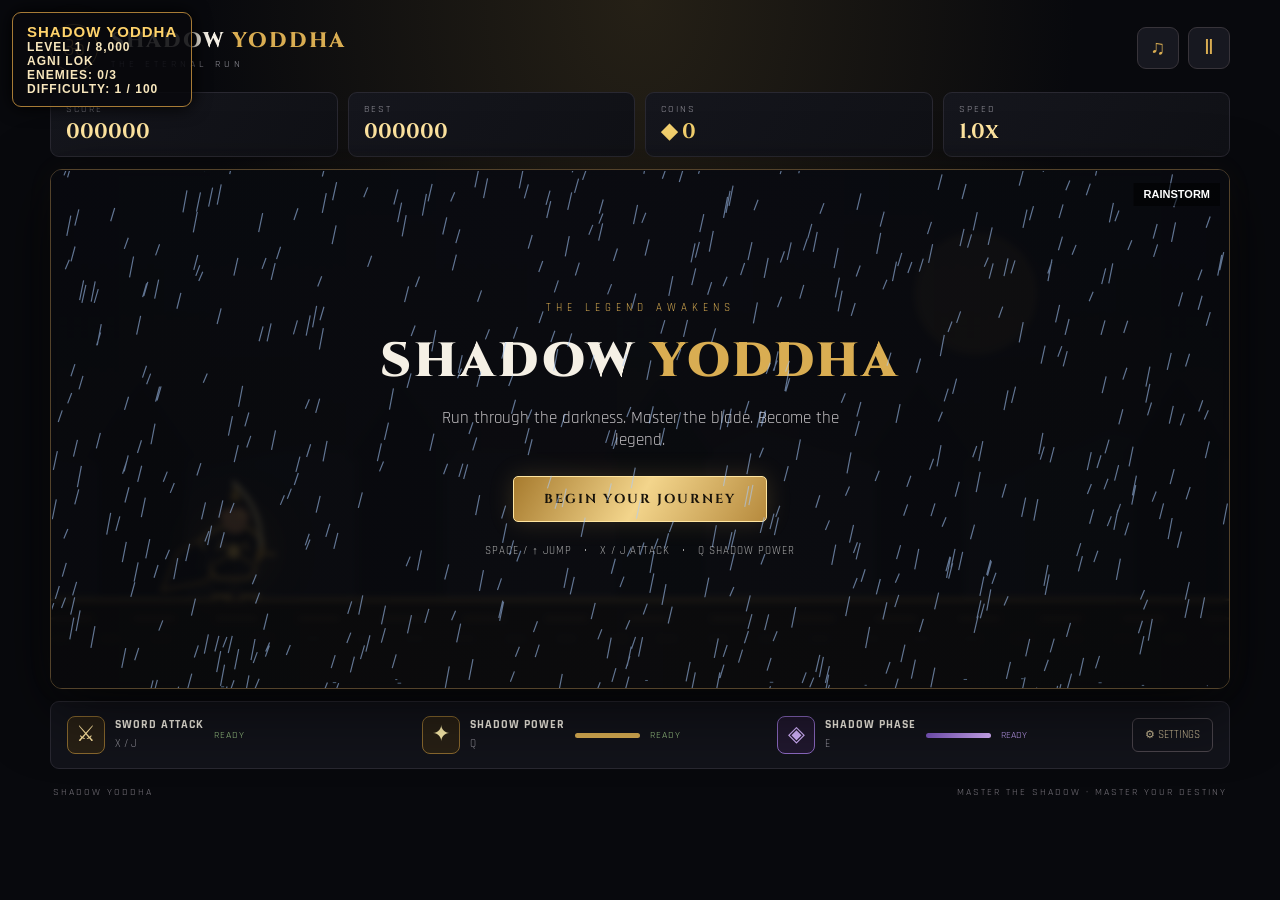
==== index.html @ c0db115e "Update Shadow Yoddha game" ====
<!DOCTYPE html>
<html lang="en">
<head>
  <meta charset="UTF-8">
  <meta name="viewport" content="width=device-width, initial-scale=1.0, maximum-scale=1.0, viewport-fit=cover">
  <meta name="theme-color" content="#090a0e">
  <title>Shadow Yoddha | The Eternal Run</title>
  <link rel="stylesheet" href="style.css">
</head>
<body>
  <main class="game-shell">
    <header class="topbar">
      <div class="brand">
        <div class="brand-symbol">ॐ</div>
        <div>
          <h1>SHADOW <span>YODDHA</span></h1>
          <p>THE ETERNAL RUN</p>
        </div>
      </div>
      <div class="top-actions">
        <button id="soundBtn" class="icon-btn" aria-label="Toggle sound">♫</button>
        <button id="pauseBtn" class="icon-btn" aria-label="Pause game">Ⅱ</button>
      </div>
    </header>

    <section class="hud">
      <div class="stat"><small>SCORE</small><strong id="score">000000</strong></div>
      <div class="stat"><small>BEST</small><strong id="best">000000</strong></div>
      <div class="stat coins-stat"><small>COINS</small><strong>◆ <span id="coins">0</span></strong></div>
      <div class="stat"><small>SPEED</small><strong id="speed">1.0x</strong></div>
    </section>

    <section class="stage">
      <canvas id="game" width="1000" height="440"></canvas>
      <div id="battleHud" class="battle-hud hidden">
        <div class="battle-title">⚔ ELITE ENEMY ENCOUNTER</div>
        <div class="enemy-name" id="enemyName">SHADOW DEMON</div>
        <div class="enemy-health-track"><div id="enemyHealthFill"></div></div>
        <div class="battle-instruction">DEFEAT THE ENEMY TO CONTINUE YOUR JOURNEY</div>
        <div id="playerHealth" class="player-health">♥ ♥ ♥</div>
        <div id="comboDisplay" class="combo-display">COMBO x1</div>
      </div>

      <div id="startScreen" class="overlay">
        <div class="overlay-card">
          <div class="eyebrow">THE LEGEND AWAKENS</div>
          <h2>SHADOW <span>YODDHA</span></h2>
          <p>Run through the darkness. Master the blade. Become the legend.</p>
          <button id="startBtn" class="primary-btn">BEGIN YOUR JOURNEY</button>
          <div class="controls-hint">SPACE / ↑ JUMP &nbsp; • &nbsp; X / J ATTACK &nbsp; • &nbsp; Q SHADOW POWER</div>
        </div>
      </div>

      <div id="pauseScreen" class="overlay hidden">
        <div class="overlay-card">
          <div class="eyebrow">THE BATTLE WAITS</div>
          <h2>GAME <span>PAUSED</span></h2>
          <button id="resumeBtn" class="primary-btn">RESUME</button>
          <button id="pauseRestartBtn" class="secondary-btn">RESTART RUN</button>
        </div>
      </div>

      <div id="gameOverScreen" class="overlay hidden">
        <div class="overlay-card">
          <div class="eyebrow">YOUR JOURNEY ENDS</div>
          <h2>GAME <span>OVER</span></h2>
          <div class="result-grid">
            <div><small>YOUR SCORE</small><strong id="finalScore">0</strong></div>
            <div><small>BEST SCORE</small><strong id="finalBest">0</strong></div>
            <div><small>COINS</small><strong id="finalCoins">0</strong></div>
          </div>
          <button id="againBtn" class="primary-btn">RISE AGAIN</button>
        </div>
      </div>

      <div id="settingsScreen" class="overlay hidden">
        <div class="overlay-card settings-card">
          <div class="eyebrow">CUSTOMIZE YOUR JOURNEY</div>
          <h2>GAME <span>SETTINGS</span></h2>
          <label class="setting-row">Sound effects <input id="soundToggle" type="checkbox" checked></label>
          <label class="setting-row">Visual effects <input id="effectsToggle" type="checkbox" checked></label>
          <button id="closeSettingsBtn" class="primary-btn">DONE</button>
        </div>
      </div>
    </section>

    <section class="ability-bar">
      <div class="ability">
        <div class="ability-icon">⚔</div>
        <div class="ability-info"><strong>SWORD ATTACK</strong><small>X / J</small></div>
        <span class="ready">READY</span>
      </div>
      <div class="ability">
        <div class="ability-icon power-icon">✦</div>
        <div class="ability-info"><strong>SHADOW POWER</strong><small>Q</small></div>
        <div class="cooldown-track"><div id="powerFill"></div></div>
        <span id="powerStatus">READY</span>
      </div>

      <div class="ability phase-ability">
        <div class="ability-icon">◈</div>
        <div class="ability-info"><strong>SHADOW PHASE</strong><small>E</small></div>
        <div class="cooldown-track"><div id="phaseFill"></div></div>
        <span id="phaseStatus">READY</span>
      </div>
      <button id="settingsBtn" class="settings-button">⚙ SETTINGS</button>
    </section>

    <section class="mobile-controls" id="deviceControls" aria-label="Touch game controls">
      <button id="mobileJump">JUMP</button>
      <button id="mobileAttack">ATTACK</button>
      <button id="mobilePower">POWER</button>
      <button id="mobilePhase">PHASE</button>
      <button id="mobileDodge">DODGE</button>
    </section>

    <footer>
      <span>SHADOW YODDHA</span>
      <span>MASTER THE SHADOW · MASTER YOUR DESTINY</span>
    </footer>
  </main>
  <script src="src/main.js"></script>
  <script src="weather.js" defer></script>
  <script src="src/systems/Progression.js" defer></script>
</body>
</html>
---- style.css ----
@import url('https://fonts.googleapis.com/css2?family=Cinzel:wght@500;600;700;800;900&family=Rajdhani:wght@400;500;600;700&display=swap');

:root {
  color-scheme: dark;
  --gold: #d9ad52;
  --gold-light: #ffe5a0;
  --bg: #090a0e;
  --panel: #12131a;
  --muted: #92919a;
}

* { box-sizing: border-box; }
body {
  margin: 0;
  min-height: 100vh;
  background:
    radial-gradient(ellipse at 50% 0%, #252016 0%, transparent 48%),
    #08090d;
  color: #f5f0e5;
  font-family: Rajdhani, sans-serif;
  display: flex;
  justify-content: center;
  padding: 24px 16px;
}
button { font: inherit; cursor: pointer; }
.game-shell { width: min(1180px, 100%); }
.topbar { display:flex; align-items:center; justify-content:space-between; margin-bottom:20px; }
.brand { display:flex; align-items:center; gap:13px; }
.brand-symbol {
  width:48px;height:48px;border:1px solid var(--gold);border-radius:50%;
  display:grid;place-items:center;color:var(--gold);font-size:27px;
  box-shadow:0 0 24px #d9ad5222;
}
.brand h1 { margin:0;font:800 21px Cinzel,serif;letter-spacing:2px; }
.brand h1 span,.overlay h2 span { color:var(--gold); }
.brand p { margin:3px 0 0;color:var(--muted);font-size:10px;letter-spacing:4px; }
.top-actions { display:flex;gap:9px; }
.icon-btn {
  width:42px;height:42px;background:#171820;border:1px solid #38343a;
  color:var(--gold);border-radius:9px;font-size:20px;
}
.hud {
  display:grid;grid-template-columns:repeat(4,1fr);gap:10px;margin-bottom:12px;
}
.stat {
  padding:10px 15px;background:linear-gradient(120deg,#15161d,#101116);
  border:1px solid #292831;border-radius:9px;
}
.stat small,.result-grid small { display:block;color:var(--muted);font-size:10px;letter-spacing:2px; }
.stat strong { display:block;font:700 21px Cinzel,serif;margin-top:3px;color:var(--gold-light); }
.coins-stat strong { color:#f4d16e; }
.stage {
  position:relative;overflow:hidden;border:1px solid #54432b;border-radius:12px;
  background:#0b0d15;box-shadow:0 20px 65px #0009,0 0 30px #d9ad520b;
}
canvas { display:block;width:100%;height:auto;aspect-ratio:1000/440; }
.overlay {
  position:absolute;inset:0;display:grid;place-items:center;text-align:center;
  background:linear-gradient(90deg,#07080bd9,#090a0dcc,#07080bd9);
  backdrop-filter:blur(3px);padding:20px;
}
.hidden { display:none !important; }
.overlay-card { max-width:570px;width:100%; }
.eyebrow { color:var(--gold);letter-spacing:5px;font-size:11px;margin-bottom:14px; }
.overlay h2 { font:900 clamp(27px,5vw,48px) Cinzel,serif;letter-spacing:3px;margin:0 0 13px; }
.overlay-card p { color:#c0bdc0;font-size:17px;margin:0 auto 25px;max-width:440px; }
.primary-btn,.secondary-btn {
  display:block;margin:10px auto;padding:13px 30px;border-radius:5px;
  font:700 13px Cinzel,serif;letter-spacing:2px;min-width:220px;
}
.primary-btn {
  border:1px solid var(--gold-light);color:#17120a;
  background:linear-gradient(120deg,#a77b2e,#f3d58c,#b68a3d);
  box-shadow:0 0 25px #d9ad5230;
}
.secondary-btn { background:#171820;color:var(--gold);border:1px solid #66502e; }
.controls-hint { color:#aaa;font-size:11px;letter-spacing:1px;margin-top:22px; }
.ability-bar {
  display:flex;align-items:center;gap:20px;padding:14px 16px;margin-top:12px;
  background:var(--panel);border:1px solid #292831;border-radius:9px;
}
.ability { display:flex;align-items:center;gap:10px;flex:1;min-width:0; }
.ability-icon {
  width:38px;height:38px;display:grid;place-items:center;border:1px solid #8a692e;
  color:var(--gold-light);border-radius:8px;font-size:22px;background:#282015;
}
.power-icon { color:#fff0ad; }
.ability-info strong { display:block;font-size:12px;letter-spacing:1px; }
.ability-info small { color:var(--muted);font-size:11px; }
.ready,#powerStatus { color:#9ecb88;font-size:10px;letter-spacing:1px;white-space:nowrap; }
.cooldown-track { height:5px;background:#34313a;border-radius:5px;flex:1;max-width:65px;overflow:hidden; }
#powerFill { height:100%;width:100%;background:var(--gold);transition:width .1s; }
.settings-button { background:none;border:1px solid #49434a;color:#d5c49c;border-radius:6px;padding:9px 12px;white-space:nowrap;font-size:11px; }
.settings-card { max-width:390px; }
.setting-row { display:flex;justify-content:space-between;align-items:center;padding:13px;border-bottom:1px solid #39333a;color:#ddd;margin:5px 0;text-align:left; }
.setting-row input { accent-color:var(--gold);width:18px;height:18px; }
.result-grid { display:grid;grid-template-columns:repeat(3,1fr);gap:8px;margin:24px 0; }
.result-grid div { background:#171820;padding:12px;border:1px solid #38333a;border-radius:7px; }
.result-grid strong { display:block;color:var(--gold-light);font:700 22px Cinzel,serif;margin-top:8px; }
.mobile-controls { display:none;gap:10px;margin-top:12px; }
.mobile-controls button {
  flex:1;padding:13px 5px;background:#211b13;border:1px solid #8a692e;
  color:var(--gold-light);border-radius:7px;font-weight:700;letter-spacing:1px;
  touch-action:none;
}
footer { display:flex;justify-content:space-between;color:#77737b;font-size:10px;letter-spacing:2px;padding:17px 3px; }
@media(max-width:650px) {
  body { padding:12px 8px; }
  .brand h1 { font-size:16px; }
  .brand-symbol { width:39px;height:39px; }
  .hud { gap:5px; }
  .stat { padding:8px 7px; }
  .stat strong { font-size:16px; }
  .stat small { font-size:8px;letter-spacing:1px; }
  .ability-bar { gap:9px;padding:10px 8px;flex-wrap:wrap; }
  .ability { gap:6px; }
  .ability-icon { width:30px;height:30px;font-size:17px; }
  .ability-info strong { font-size:9px; }
  .ability-info small,.ready,#powerStatus { font-size:9px; }
  .settings-button { font-size:9px;padding:8px; }
  .mobile-controls { display:flex; }
  footer { font-size:8px;letter-spacing:1px; }
  .controls-hint { font-size:9px;line-height:1.8; }
}


/* DEVICE ADAPTIVE GAME CONTROLS */
html {
  min-height: 100%;
  -webkit-text-size-adjust: 100%;
}

body {
  overscroll-behavior: none;
  -webkit-tap-highlight-color: transparent;
}

button {
  touch-action: manipulation;
  user-select: none;
  -webkit-user-select: none;
}

canvas {
  touch-action: none;
  user-select: none;
  -webkit-user-select: none;
}

.mobile-controls {
  padding-bottom: env(safe-area-inset-bottom, 0px);
}

.mobile-controls button {
  min-height: 48px;
  font-size: 13px;
}

.device-mobile .mobile-controls,
.device-tablet .mobile-controls,
.device-touch .mobile-controls {
  display: flex;
}

.device-desktop .mobile-controls {
  display: none;
}

.device-mobile .game-shell,
.device-tablet .game-shell {
  width: 100%;
  max-width: 1180px;
}

.device-mobile .stage {
  border-radius: 8px;
}

.device-mobile .ability-bar {
  flex-wrap: wrap;
}

@media (max-width: 420px) {
  body {
    padding: 8px 5px;
  }

  .mobile-controls {
    gap: 6px;
  }

  .mobile-controls button {
    min-height: 54px;
    font-size: 11px;
  }

  .brand p {
    letter-spacing: 2px;
  }

  footer span:last-child {
    display: none;
  }
}

@media (orientation: landscape) and (max-height: 550px) {
  body {
    padding: 5px 12px;
  }

  .topbar {
    margin-bottom: 5px;
  }

  .topbar .brand-symbol {
    width: 30px;
    height: 30px;
    font-size: 18px;
  }

  .hud {
    margin-bottom: 5px;
  }

  .stat {
    padding: 4px 10px;
  }

  .stage canvas {
    max-height: 55vh;
  }

  .ability-bar {
    margin-top: 5px;
    padding: 6px 10px;
  }

  .mobile-controls {
    margin-top: 5px;
  }

  footer {
    padding: 6px;
  }
}


/* ENEMY BATTLE SYSTEM */
.battle-hud {
  position:absolute;
  top:15px;
  left:50%;
  transform:translateX(-50%);
  z-index:5;
  width:min(410px,85%);
  padding:12px 18px;
  text-align:center;
  background:linear-gradient(120deg,#160f12ee,#21151aee);
  border:1px solid #b17b43;
  border-radius:9px;
  box-shadow:0 0 25px #e29b3630;
  pointer-events:none;
}
.battle-title {
  font-size:10px;
  letter-spacing:3px;
  color:#e4b45a;
}
.enemy-name {
  font:800 19px Cinzel,serif;
  color:#ffe1b0;
  margin:5px 0 8px;
}
.enemy-health-track {
  width:100%;
  height:10px;
  background:#4b2024;
  border:1px solid #9b5d43;
  border-radius:10px;
  overflow:hidden;
}
#enemyHealthFill {
  height:100%;
  width:100%;
  background:linear-gradient(90deg,#a51d2b,#f36a48);
  transition:width .15s;
}
.battle-instruction {
  font-size:9px;
  color:#d5bca6;
  letter-spacing:1px;
  margin-top:7px;
}
.player-health {
  color:#ff7777;
  letter-spacing:5px;
  margin-top:6px;
  font-size:17px;
}
.phase-ability .ability-icon {
  border-color:#8a68c0;
  color:#d4b3ff;
  background:#21182f;
}
#phaseFill {
  height:100%;
  width:100%;
  background:linear-gradient(90deg,#7954bd,#d8b2ff);
  transition:width .1s;
}
#phaseStatus {
  color:#c9a5ff;
  font-size:10px;
  white-space:nowrap;
}
#mobilePhase {
  border-color:#9670c5;
  color:#e0caff;
  background:#21182f;
}
@media(max-width:650px) {
  .phase-ability { flex-basis:45%; }
  .battle-hud { top:5px; padding:7px 10px; }
  .enemy-name { font-size:14px; }
  .battle-title,.battle-instruction { font-size:8px; }
}


/* ADVANCED COMBAT EFFECTS */
.combo-display {
  margin-top:6px;
  color:#ffe29a;
  font:700 15px Cinzel,serif;
  letter-spacing:2px;
  text-shadow:0 0 12px #ffb52d;
}
.enemy-warning {
  animation:enemyWarning .25s infinite alternate;
}
@keyframes enemyWarning {
  from { box-shadow:0 0 8px #e14a4a44; }
  to { box-shadow:0 0 28px #ff3b3b99; }
}
#mobileDodge {
  background:#242039;
  border-color:#9278d0;
  color:#dfcaff;
}
@media(max-width:650px) {
  .mobile-controls button { min-width:0; }
  .combo-display { font-size:12px; }
}
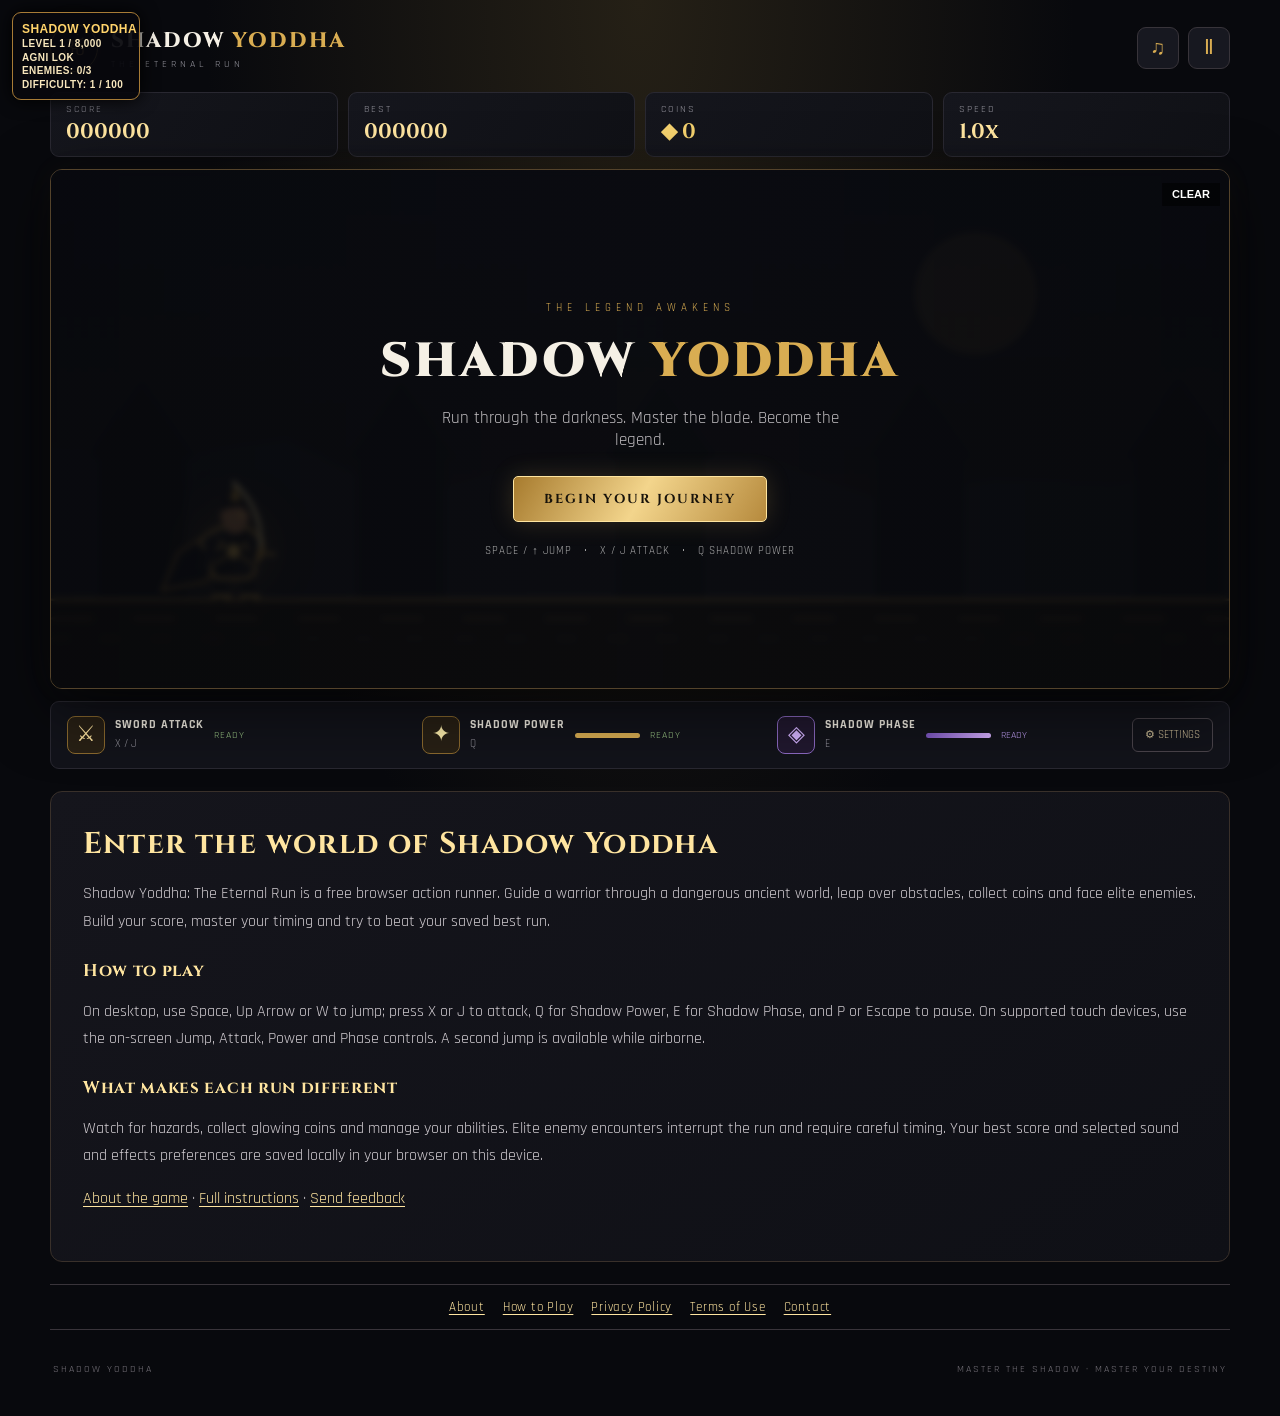
==== commit b898b730: "Add game information and monetization readiness links" ====
--- a/index.html
+++ b/index.html
@@ -4,6 +4,9 @@
   <meta charset="UTF-8">
   <meta name="viewport" content="width=device-width, initial-scale=1.0, maximum-scale=1.0, viewport-fit=cover">
   <meta name="theme-color" content="#090a0e">
+  <meta name="description" content="Play Shadow Yoddha: The Eternal Run, a free browser action runner. Jump, collect coins, fight elite enemies and master shadow abilities on desktop or mobile.">
+  <link rel="canonical" href="https://www.shadowyoddha.games/">
+  <link rel="stylesheet" href="site-pages.css">
   <title>Shadow Yoddha | The Eternal Run</title>
   <link rel="stylesheet" href="style.css">
 </head>
@@ -114,6 +117,22 @@
       <button id="mobileDodge">DODGE</button>
     </section>
 
+    <section class="site-content" aria-label="About the game">
+      <h2>Enter the world of Shadow Yoddha</h2>
+      <p>Shadow Yoddha: The Eternal Run is a free browser action runner. Guide a warrior through a dangerous ancient world, leap over obstacles, collect coins and face elite enemies. Build your score, master your timing and try to beat your saved best run.</p>
+      <h3>How to play</h3>
+      <p>On desktop, use Space, Up Arrow or W to jump; press X or J to attack, Q for Shadow Power, E for Shadow Phase, and P or Escape to pause. On supported touch devices, use the on-screen Jump, Attack, Power and Phase controls. A second jump is available while airborne.</p>
+      <h3>What makes each run different</h3>
+      <p>Watch for hazards, collect glowing coins and manage your abilities. Elite enemy encounters interrupt the run and require careful timing. Your best score and selected sound and effects preferences are saved locally in your browser on this device.</p>
+      <p><a href="about.html">About the game</a> · <a href="how-to-play.html">Full instructions</a> · <a href="contact.html">Send feedback</a></p>
+    </section>
+    <nav class="site-nav" aria-label="Site information">
+      <a href="about.html">About</a>
+      <a href="how-to-play.html">How to Play</a>
+      <a href="privacy-policy.html">Privacy Policy</a>
+      <a href="terms.html">Terms of Use</a>
+      <a href="contact.html">Contact</a>
+    </nav>
     <footer>
       <span>SHADOW YODDHA</span>
       <span>MASTER THE SHADOW · MASTER YOUR DESTINY</span>
--- a/site-pages.css
+++ b/site-pages.css
@@ -0,0 +1,26 @@
+/* Shadow Yoddha supporting pages and monetization-ready site content */
+:root{--gold:#d9ad52;--gold-light:#ffe5a0}
+.site-content{margin:22px 0;padding:clamp(18px,4vw,32px);background:linear-gradient(145deg,#15151c,#0f1016);border:1px solid #39302a;border-radius:12px;color:#eee9df}
+.site-content h2,.site-content h3{font-family:Cinzel,Georgia,serif;color:var(--gold-light);letter-spacing:.04em}
+.site-content h2{font-size:clamp(22px,3vw,30px);margin:0 0 12px}
+.site-content h3{font-size:17px;margin:24px 0 8px}
+.site-content p,.site-content li{font-size:16px;line-height:1.7;color:#d0cbd0}
+.site-content a,.site-nav a{color:var(--gold-light);text-underline-offset:3px}
+.site-nav{display:flex;flex-wrap:wrap;gap:10px 18px;justify-content:center;margin:16px 0;padding:14px;border-top:1px solid #39343a;border-bottom:1px solid #39343a}
+.site-nav a{font-size:13px;letter-spacing:.06em}
+.site-page{min-height:100vh;padding:28px 16px;background:radial-gradient(ellipse at 50% 0%,#252016 0%,transparent 48%),#08090d;color:#f5f0e5;font-family:Rajdhani,Arial,sans-serif}
+.site-page-wrap{width:min(900px,100%);margin:0 auto}
+.site-page-header{display:flex;justify-content:space-between;align-items:center;gap:16px;padding-bottom:18px;border-bottom:1px solid #3c3329}
+.site-brand{font:800 20px Cinzel,Georgia,serif;letter-spacing:2px;color:#f5f0e5;text-decoration:none}
+.site-brand span{color:var(--gold)}
+.site-page-header a.back-link{color:var(--gold-light);font-size:14px}
+.site-page main{margin:28px 0;padding:clamp(20px,5vw,42px);background:#12131a;border:1px solid #39343a;border-radius:12px}
+.site-page h1{font:800 clamp(27px,5vw,40px) Cinzel,Georgia,serif;color:var(--gold-light);margin:0 0 8px}
+.site-page .updated{color:#a9a3a0;font-size:13px;margin-bottom:24px}
+.site-page h2{font:700 21px Cinzel,Georgia,serif;color:var(--gold);margin:26px 0 8px}
+.site-page p,.site-page li{font-size:16px;line-height:1.75;color:#d5d0d0}
+.site-page a{color:var(--gold-light)}
+.site-page ul{padding-left:22px}
+.site-page footer{text-align:center;color:#999;padding:18px 0;font-size:13px}
+.site-page .notice{border-left:3px solid var(--gold);padding:12px 16px;background:#1b1916;color:#ddd;margin:20px 0}
+@media(max-width:600px){.site-page{padding:14px 10px}.site-page-header{align-items:flex-start;flex-direction:column}.site-content{margin:14px 0}.site-content p,.site-content li,.site-page p,.site-page li{font-size:15px}}
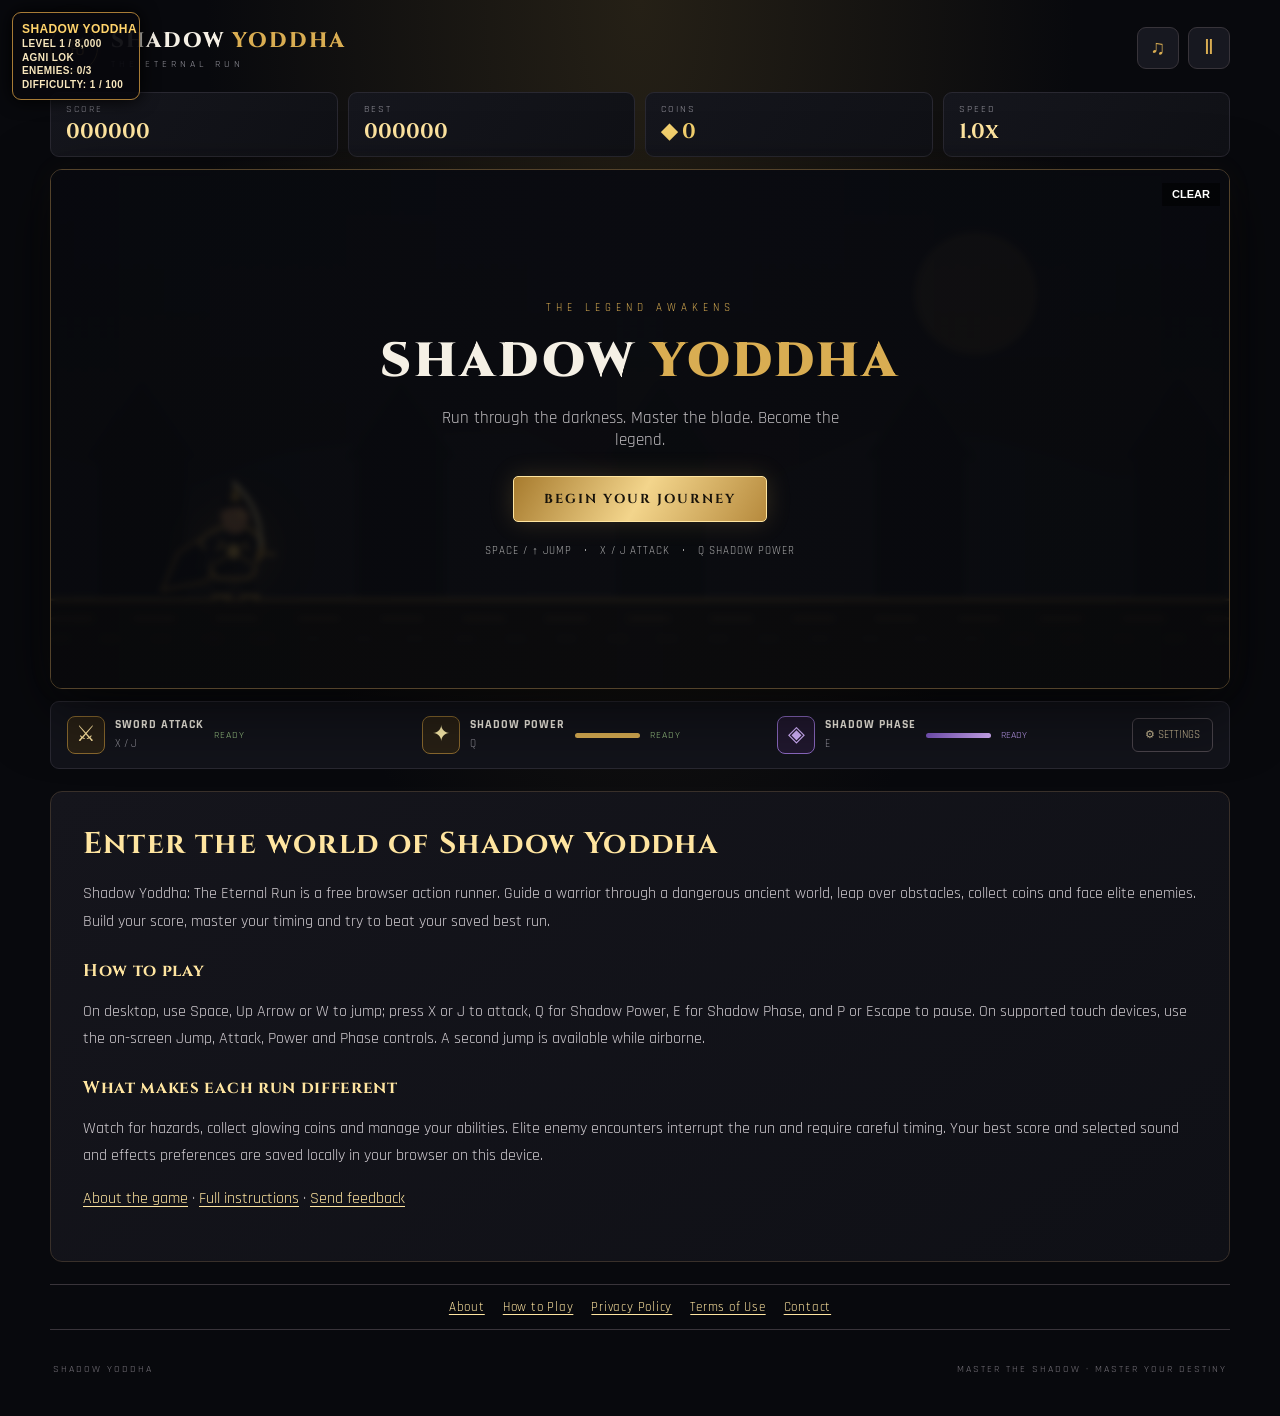
==== commit bd7f092c: "Add Google AdSense publisher code to site head" ====
--- a/index.html
+++ b/index.html
@@ -9,6 +9,9 @@
   <link rel="stylesheet" href="site-pages.css">
   <title>Shadow Yoddha | The Eternal Run</title>
   <link rel="stylesheet" href="style.css">
+  <!-- Google AdSense site verification / publisher code -->
+  <script async src="https://pagead2.googlesyndication.com/pagead/js/adsbygoogle.js?client=ca-pub-4497669558668906"
+     crossorigin="anonymous"></script>
 </head>
 <body>
   <main class="game-shell">
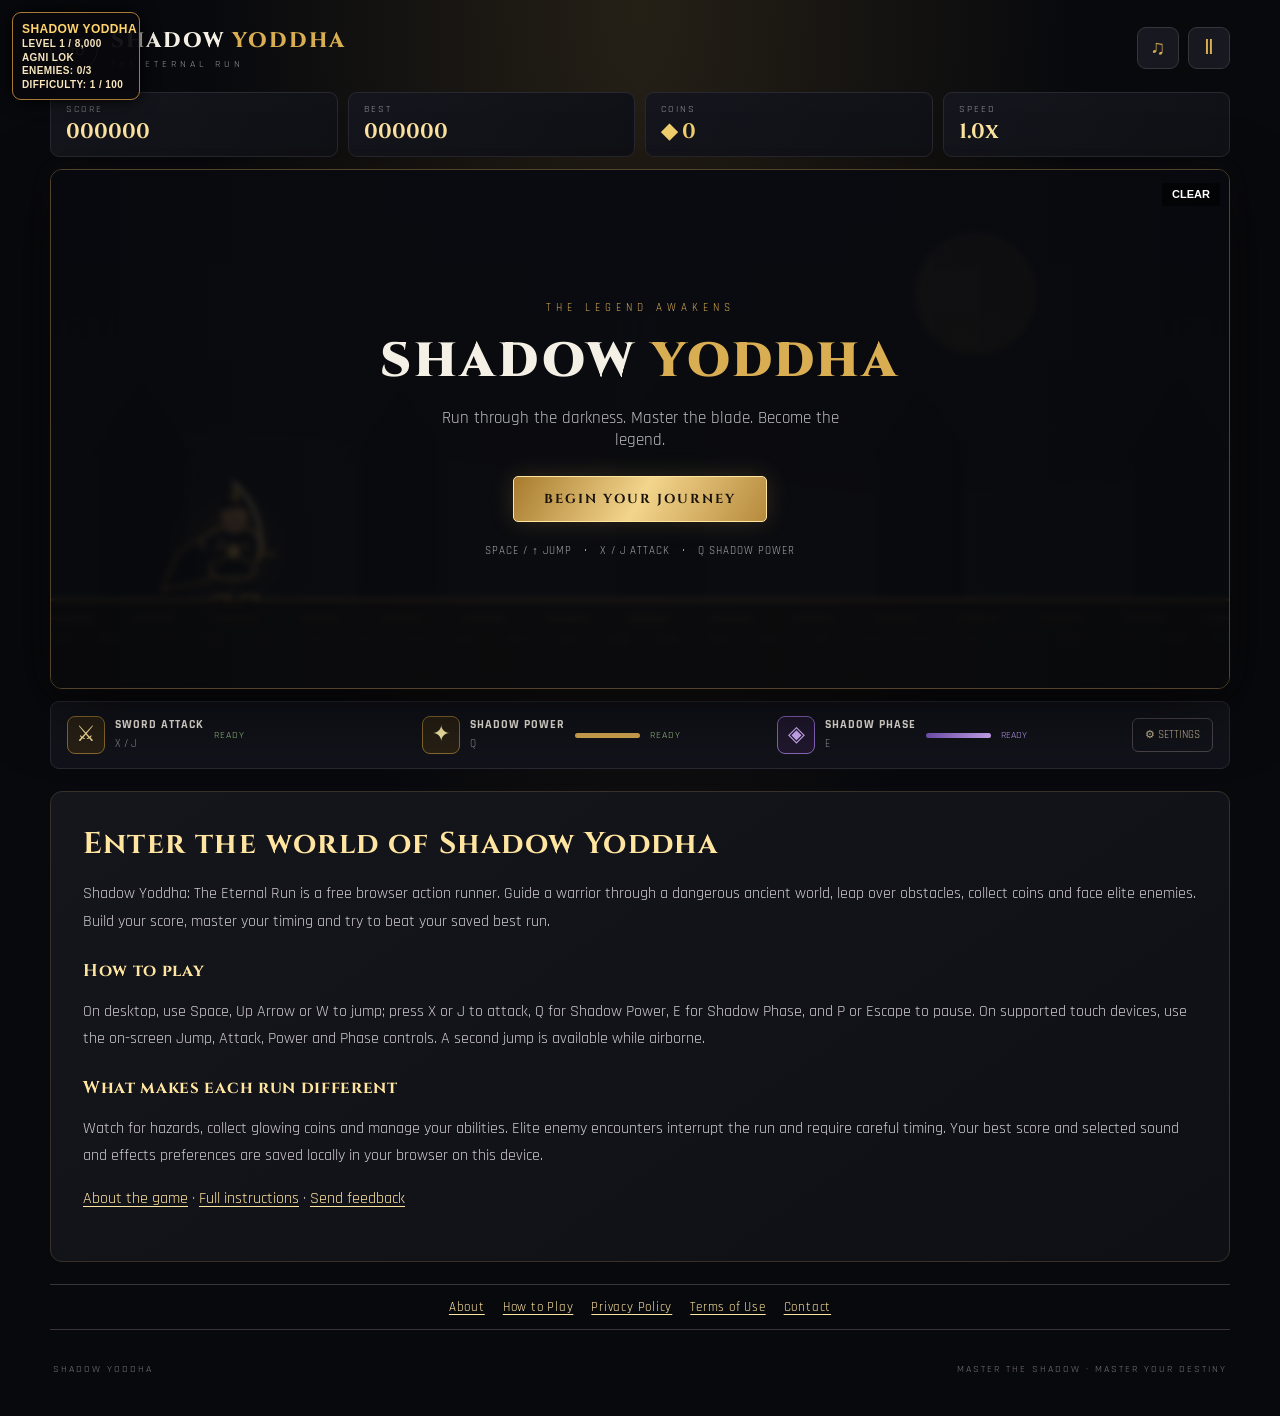
==== commit 27d29b8a: "Add AdSense site verification code" ====
--- a/index.html
+++ b/index.html
@@ -9,7 +9,6 @@
   <link rel="stylesheet" href="site-pages.css">
   <title>Shadow Yoddha | The Eternal Run</title>
   <link rel="stylesheet" href="style.css">
-  <!-- Google AdSense site verification / publisher code -->
   <script async src="https://pagead2.googlesyndication.com/pagead/js/adsbygoogle.js?client=ca-pub-4497669558668906"
      crossorigin="anonymous"></script>
 </head>
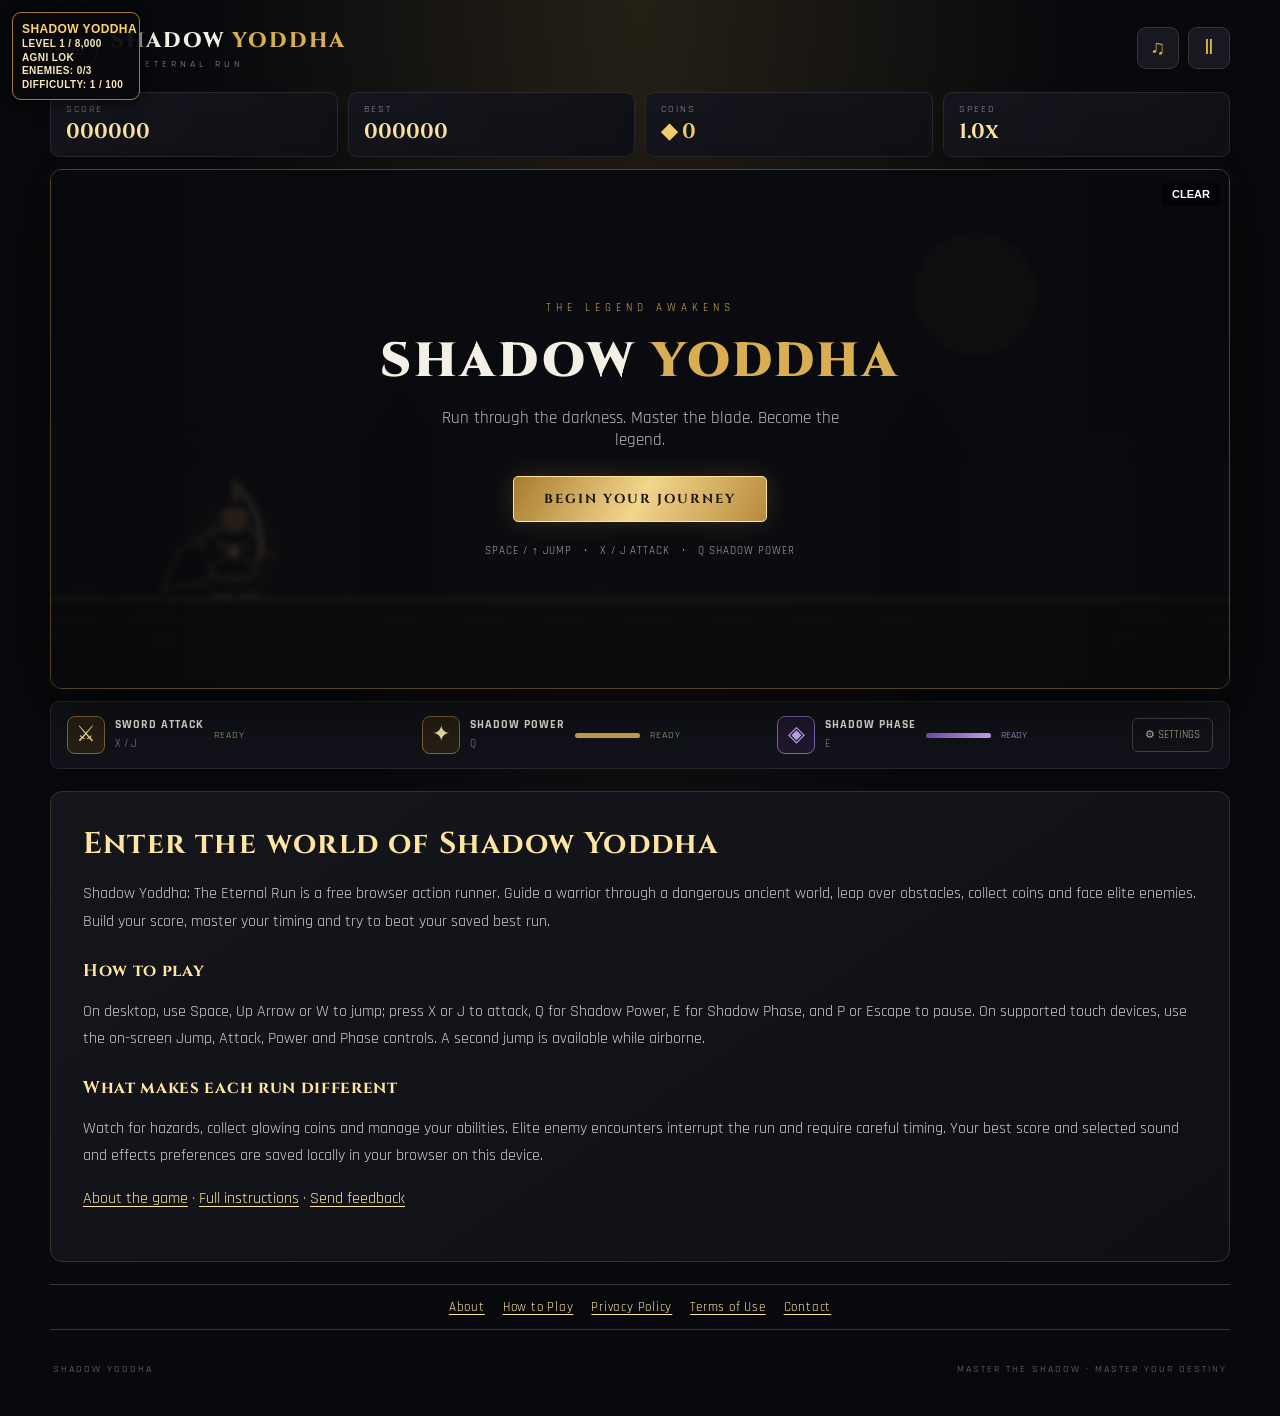
==== commit a42593bc: "ui: improve responsive metadata and touch control accessibility" ====
--- a/index.html
+++ b/index.html
@@ -2,7 +2,7 @@
 <html lang="en">
 <head>
   <meta charset="UTF-8">
-  <meta name="viewport" content="width=device-width, initial-scale=1.0, maximum-scale=1.0, viewport-fit=cover">
+  <meta name="viewport" content="width=device-width, initial-scale=1.0, viewport-fit=cover">
   <meta name="theme-color" content="#090a0e">
   <meta name="description" content="Play Shadow Yoddha: The Eternal Run, a free browser action runner. Jump, collect coins, fight elite enemies and master shadow abilities on desktop or mobile.">
   <link rel="canonical" href="https://www.shadowyoddha.games/">
@@ -112,11 +112,11 @@
     </section>
 
     <section class="mobile-controls" id="deviceControls" aria-label="Touch game controls">
-      <button id="mobileJump">JUMP</button>
-      <button id="mobileAttack">ATTACK</button>
-      <button id="mobilePower">POWER</button>
-      <button id="mobilePhase">PHASE</button>
-      <button id="mobileDodge">DODGE</button>
+      <button id="mobileJump" aria-label="Jump">JUMP</button>
+      <button id="mobileAttack" aria-label="Sword attack">ATTACK</button>
+      <button id="mobilePower" aria-label="Activate Shadow Power">POWER</button>
+      <button id="mobilePhase" aria-label="Activate Shadow Phase">PHASE</button>
+      <button id="mobileDodge" aria-label="Dodge">DODGE</button>
     </section>
 
     <section class="site-content" aria-label="About the game">
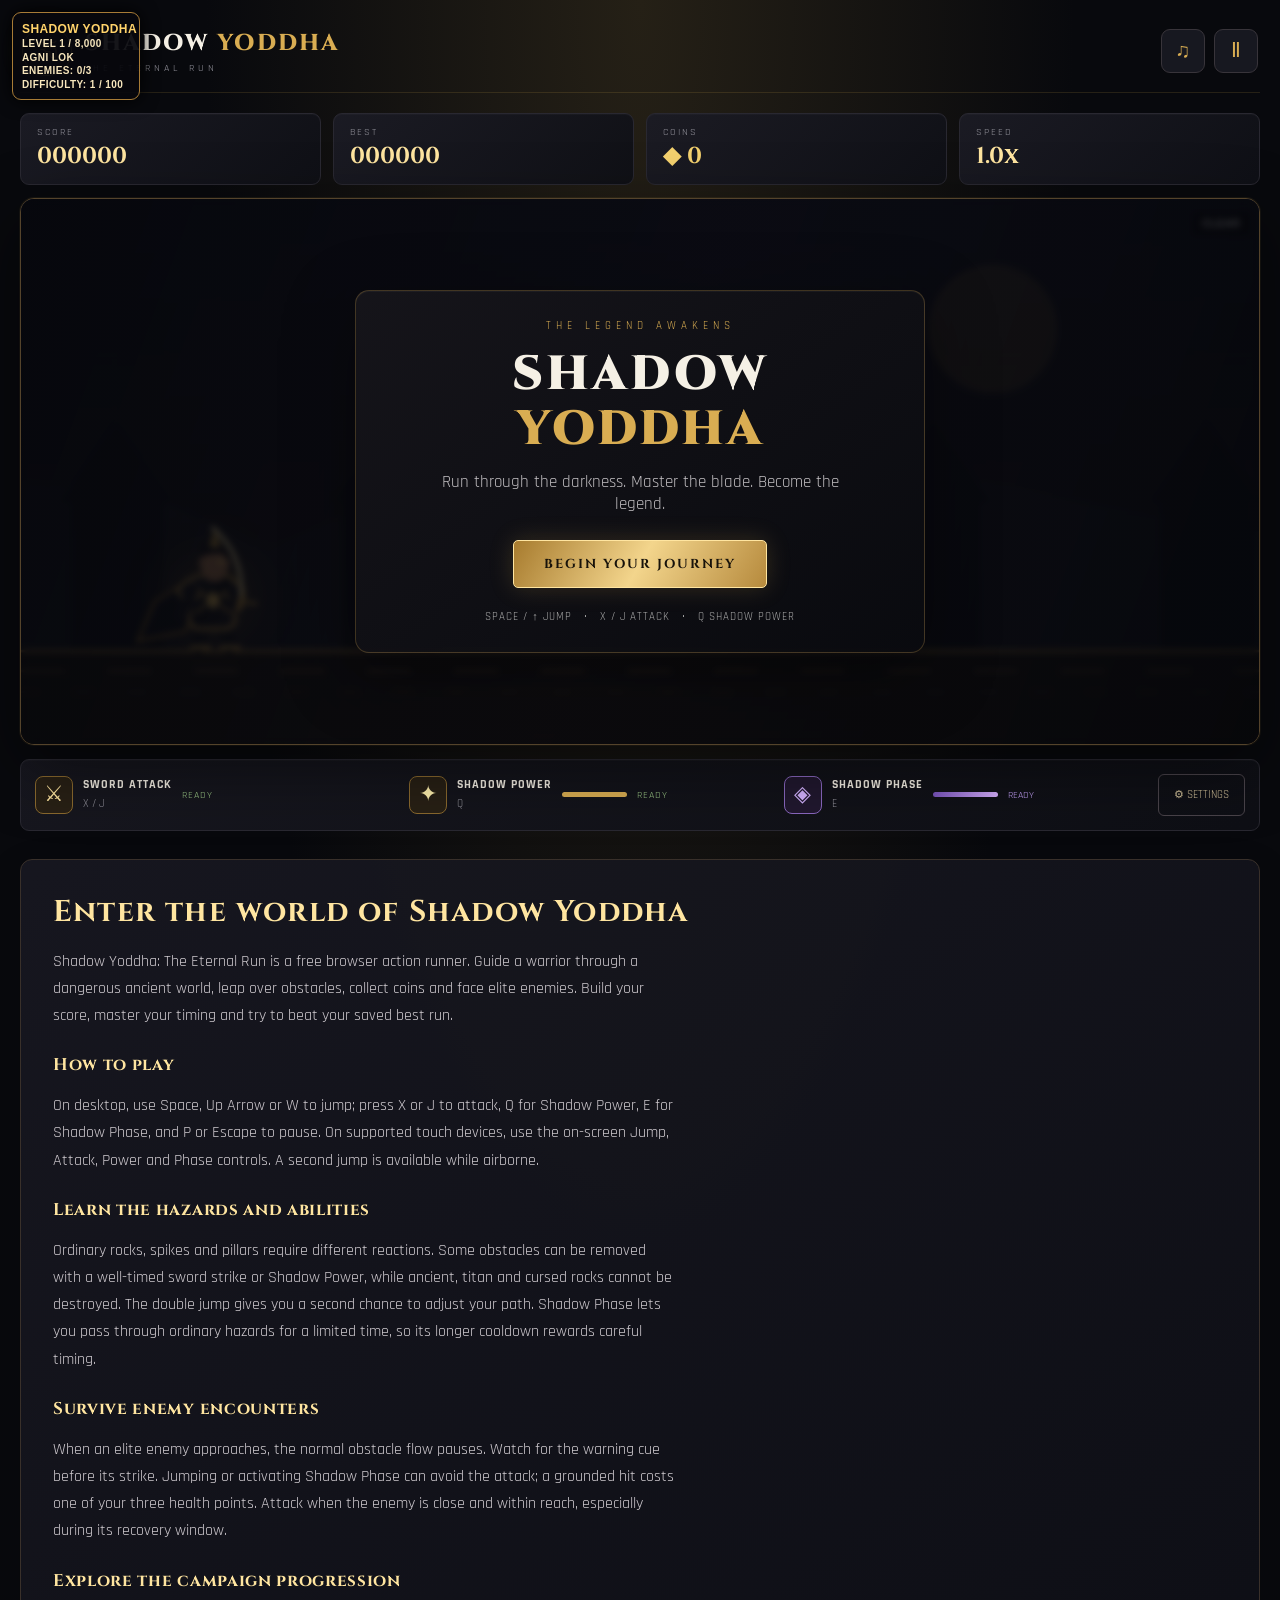
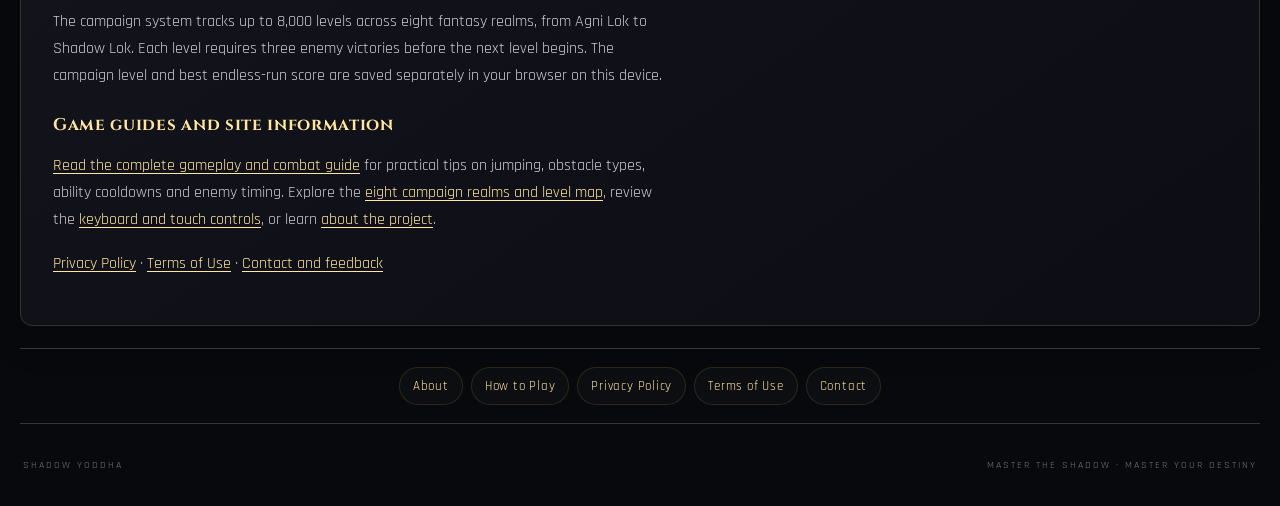
==== commit 6e7074ad: "Expand homepage with original gameplay and campaign information" ====
--- a/index.html
+++ b/index.html
@@ -124,9 +124,15 @@
       <p>Shadow Yoddha: The Eternal Run is a free browser action runner. Guide a warrior through a dangerous ancient world, leap over obstacles, collect coins and face elite enemies. Build your score, master your timing and try to beat your saved best run.</p>
       <h3>How to play</h3>
       <p>On desktop, use Space, Up Arrow or W to jump; press X or J to attack, Q for Shadow Power, E for Shadow Phase, and P or Escape to pause. On supported touch devices, use the on-screen Jump, Attack, Power and Phase controls. A second jump is available while airborne.</p>
-      <h3>What makes each run different</h3>
-      <p>Watch for hazards, collect glowing coins and manage your abilities. Elite enemy encounters interrupt the run and require careful timing. Your best score and selected sound and effects preferences are saved locally in your browser on this device.</p>
-      <p><a href="about.html">About the game</a> · <a href="how-to-play.html">Full instructions</a> · <a href="contact.html">Send feedback</a></p>
+      <h3>Learn the hazards and abilities</h3>
+      <p>Ordinary rocks, spikes and pillars require different reactions. Some obstacles can be removed with a well-timed sword strike or Shadow Power, while ancient, titan and cursed rocks cannot be destroyed. The double jump gives you a second chance to adjust your path. Shadow Phase lets you pass through ordinary hazards for a limited time, so its longer cooldown rewards careful timing.</p>
+      <h3>Survive enemy encounters</h3>
+      <p>When an elite enemy approaches, the normal obstacle flow pauses. Watch for the warning cue before its strike. Jumping or activating Shadow Phase can avoid the attack; a grounded hit costs one of your three health points. Attack when the enemy is close and within reach, especially during its recovery window.</p>
+      <h3>Explore the campaign progression</h3>
+      <p>The campaign system tracks up to 8,000 levels across eight fantasy realms, from Agni Lok to Shadow Lok. Each level requires three enemy victories before the next level begins. The campaign level and best endless-run score are saved separately in your browser on this device.</p>
+      <h3>Game guides and site information</h3>
+      <p><a href="gameplay-guide.html">Read the complete gameplay and combat guide</a> for practical tips on jumping, obstacle types, ability cooldowns and enemy timing. Explore the <a href="campaign-worlds.html">eight campaign realms and level map</a>, review the <a href="how-to-play.html">keyboard and touch controls</a>, or learn <a href="about.html">about the project</a>.</p>
+      <p><a href="privacy-policy.html">Privacy Policy</a> · <a href="terms.html">Terms of Use</a> · <a href="contact.html">Contact and feedback</a></p>
     </section>
     <nav class="site-nav" aria-label="Site information">
       <a href="about.html">About</a>
--- a/style.css
+++ b/style.css
@@ -350,3 +350,239 @@
   .mobile-controls button { min-width:0; }
   .combo-display { font-size:12px; }
 }
+
+
+
+/* RESPONSIVE EXPERIENCE REFRESH — desktop, tablet and mobile */
+:root {
+  --gold: #d9ad52;
+  --gold-light: #ffe5a0;
+  --surface-glass: rgba(20, 20, 28, .88);
+  --line-soft: rgba(217, 173, 82, .22);
+  --text-soft: #c9c4c1;
+}
+
+html { scroll-behavior: smooth; }
+body {
+  min-height: 100svh;
+  padding-top: max(18px, env(safe-area-inset-top));
+  padding-right: max(16px, env(safe-area-inset-right));
+  padding-bottom: max(16px, env(safe-area-inset-bottom));
+  padding-left: max(16px, env(safe-area-inset-left));
+}
+
+.game-shell { width: min(1240px, 100%); }
+.topbar {
+  gap: 16px;
+  padding: 8px 2px 16px;
+  border-bottom: 1px solid rgba(217,173,82,.14);
+}
+.brand { min-width: 0; }
+.brand h1 { font-size: clamp(17px, 2vw, 23px); }
+.brand p { font-size: 10px; }
+.brand-symbol {
+  flex: 0 0 auto;
+  width: 50px;
+  height: 50px;
+  background: radial-gradient(circle, rgba(217,173,82,.16), transparent 70%);
+}
+.icon-btn {
+  width: 44px;
+  height: 44px;
+  transition: transform .18s ease, border-color .18s ease, background .18s ease;
+}
+.icon-btn:hover, .settings-button:hover {
+  border-color: var(--gold);
+  background-color: #28231b;
+}
+.hud { gap: 12px; margin: 16px 0 13px; }
+.stat {
+  min-width: 0;
+  padding: 12px 16px;
+  background: linear-gradient(135deg, rgba(27,27,36,.96), rgba(15,16,22,.96));
+  box-shadow: inset 0 1px rgba(255,255,255,.025);
+}
+.stat strong { font-size: clamp(17px, 2vw, 23px); font-variant-numeric: tabular-nums; }
+.stage {
+  border-radius: 14px;
+  isolation: isolate;
+  box-shadow: 0 22px 70px rgba(0,0,0,.48), 0 0 0 1px rgba(217,173,82,.08);
+}
+.stage canvas {
+  width: 100%;
+  height: auto;
+  display: block;
+}
+.overlay {
+  z-index: 8;
+  background: linear-gradient(110deg, rgba(5,6,10,.88), rgba(9,9,14,.74), rgba(5,6,10,.88));
+  padding: clamp(12px, 3vw, 30px);
+}
+.overlay-card {
+  padding: clamp(16px, 3vw, 28px);
+  border: 1px solid rgba(217,173,82,.25);
+  border-radius: 14px;
+  background: linear-gradient(145deg, rgba(23,22,28,.92), rgba(10,11,16,.92));
+  box-shadow: 0 20px 70px rgba(0,0,0,.42), inset 0 1px rgba(255,255,255,.04);
+}
+.overlay h2 { line-height: 1.15; }
+.primary-btn, .secondary-btn {
+  min-height: 48px;
+  transition: transform .16s ease, filter .16s ease, box-shadow .16s ease;
+}
+.primary-btn:hover, .secondary-btn:hover { filter: brightness(1.1); transform: translateY(-1px); }
+.primary-btn:active, .secondary-btn:active { transform: translateY(1px) scale(.99); }
+.ability-bar {
+  display: grid;
+  grid-template-columns: repeat(3, minmax(0, 1fr)) auto;
+  gap: 14px;
+  margin-top: 14px;
+  padding: 14px;
+  background: linear-gradient(135deg, rgba(23,23,31,.98), rgba(14,15,21,.98));
+  box-shadow: inset 0 1px rgba(255,255,255,.025);
+}
+.ability { min-width: 0; }
+.ability-info { min-width: 0; }
+.ability-info strong { white-space: nowrap; }
+.ability-icon { flex: 0 0 38px; }
+.settings-button { min-height: 42px; padding-inline: 15px; }
+.mobile-controls {
+  display: none;
+  grid-template-columns: repeat(5, minmax(0, 1fr));
+  gap: 9px;
+  padding: 10px 0 0;
+}
+.mobile-controls button {
+  min-width: 0;
+  min-height: 54px;
+  padding: 10px 4px;
+  border-radius: 10px;
+  font-size: clamp(10px, 1.4vw, 13px);
+  font-weight: 800;
+  letter-spacing: .06em;
+  background: linear-gradient(180deg, #2c2418, #17140f);
+  box-shadow: inset 0 1px rgba(255,255,255,.07), 0 4px 12px rgba(0,0,0,.2);
+  transition: transform .12s ease, filter .12s ease;
+}
+.mobile-controls button:active { transform: translateY(2px); filter: brightness(1.25); }
+#mobileAttack { background: linear-gradient(180deg,#382020,#211315); border-color:#a65c50; color:#ffd2c8; }
+#mobilePower { background: linear-gradient(180deg,#393018,#211b10); }
+#mobilePhase, #mobileDodge { background: linear-gradient(180deg,#302443,#1b1527); }
+.site-content {
+  margin-top: 28px;
+  background: linear-gradient(145deg, rgba(23,23,31,.96), rgba(13,14,20,.96));
+  box-shadow: 0 14px 38px rgba(0,0,0,.16);
+}
+.site-content p { max-width: 78ch; }
+.site-nav {
+  gap: 8px;
+  padding: 18px 10px;
+}
+.site-nav a {
+  display: inline-flex;
+  align-items: center;
+  justify-content: center;
+  min-height: 38px;
+  padding: 8px 13px;
+  border: 1px solid rgba(217,173,82,.16);
+  border-radius: 999px;
+  background: rgba(255,255,255,.025);
+  text-decoration: none;
+  transition: border-color .18s ease, background .18s ease;
+}
+.site-nav a:hover { border-color: var(--gold); background: rgba(217,173,82,.08); }
+footer { gap: 12px; flex-wrap: wrap; line-height: 1.6; }
+
+button:focus-visible, a:focus-visible, input:focus-visible {
+  outline: 3px solid var(--gold-light);
+  outline-offset: 3px;
+}
+button:disabled { cursor: not-allowed; opacity: .55; }
+
+@media (max-width: 900px) {
+  body { padding: 14px 12px; }
+  .game-shell { width: 100%; }
+  .ability-bar {
+    grid-template-columns: repeat(2, minmax(0, 1fr));
+    gap: 12px;
+  }
+  .settings-button { width: 100%; }
+  .mobile-controls { display: grid; }
+  .stage { border-radius: 10px; }
+}
+
+@media (max-width: 600px) {
+  body { padding: max(8px, env(safe-area-inset-top)) 8px max(12px, env(safe-area-inset-bottom)); }
+  .topbar { margin-bottom: 10px; padding: 4px 2px 12px; }
+  .brand { gap: 9px; }
+  .brand-symbol { width: 38px; height: 38px; font-size: 22px; }
+  .brand h1 { font-size: clamp(14px, 4vw, 18px); letter-spacing: 1px; }
+  .brand p { font-size: 8px; letter-spacing: 2px; }
+  .top-actions { gap: 6px; }
+  .icon-btn { width: 40px; height: 40px; }
+  .hud { grid-template-columns: repeat(4, minmax(0, 1fr)); gap: 5px; margin: 10px 0; }
+  .stat { padding: 8px 5px; border-radius: 7px; text-align: center; }
+  .stat small { font-size: 8px; letter-spacing: .07em; }
+  .stat strong { font-size: clamp(12px, 3.5vw, 16px); margin-top: 4px; }
+  .stage { border-radius: 8px; }
+  .overlay { padding: 8px; }
+  .overlay-card { padding: 12px 10px; border-radius: 10px; }
+  .eyebrow { font-size: 8px; letter-spacing: 2px; margin-bottom: 7px; }
+  .overlay h2 { font-size: clamp(20px, 6vw, 31px); letter-spacing: 1px; margin-bottom: 8px; }
+  .overlay-card p { font-size: 13px; line-height: 1.4; margin-bottom: 12px; }
+  .primary-btn, .secondary-btn { min-width: 0; width: min(240px, 100%); min-height: 42px; padding: 10px 12px; font-size: 11px; margin: 7px auto; }
+  .controls-hint { margin-top: 10px; font-size: 8px; line-height: 1.5; }
+  .ability-bar { grid-template-columns: repeat(2, minmax(0, 1fr)); gap: 9px; padding: 10px 8px; }
+  .ability { gap: 7px; }
+  .ability-icon { flex-basis: 30px; width: 30px; height: 30px; font-size: 16px; }
+  .ability-info strong { font-size: 9px; letter-spacing: .03em; }
+  .ability-info small, .ready, #powerStatus, #phaseStatus { font-size: 9px; }
+  .cooldown-track { max-width: 42px; }
+  .settings-button { grid-column: 1 / -1; min-height: 42px; }
+  .mobile-controls { gap: 5px; padding-top: 8px; }
+  .mobile-controls button { min-height: 48px; border-radius: 7px; font-size: clamp(8px, 2.5vw, 10px); letter-spacing: 0; }
+  .site-content { margin: 16px 0 10px; padding: 17px 14px; border-radius: 9px; }
+  .site-content h2 { font-size: 21px; }
+  .site-content h3 { font-size: 16px; margin-top: 18px; }
+  .site-content p { font-size: 14px; line-height: 1.65; }
+  .site-nav { gap: 6px; padding: 12px 2px; }
+  .site-nav a { min-height: 36px; padding: 7px 10px; font-size: 11px; }
+  footer { justify-content: center; text-align: center; font-size: 8px; letter-spacing: 1px; }
+}
+
+@media (max-width: 360px) {
+  .mobile-controls { grid-template-columns: repeat(3, minmax(0, 1fr)); }
+  .mobile-controls button { min-height: 46px; font-size: 10px; }
+  .hud { gap: 3px; }
+  .stat { padding-inline: 3px; }
+  .stat strong { font-size: 12px; }
+  .brand p { letter-spacing: 1px; }
+}
+
+@media (min-width: 901px) {
+  .mobile-controls { display: none !important; }
+  .stage { overflow: hidden; }
+}
+
+@media (orientation: landscape) and (max-height: 520px) {
+  body { padding-block: 5px; }
+  .topbar { padding-block: 3px 7px; margin-bottom: 5px; }
+  .brand-symbol { width: 32px; height: 32px; font-size: 18px; }
+  .hud { margin: 6px 0; }
+  .stat { padding: 5px 9px; }
+  .stage canvas { max-height: 58vh; width: auto; max-width: 100%; margin-inline: auto; }
+  .ability-bar { margin-top: 6px; padding: 7px 10px; }
+  .mobile-controls { padding-top: 5px; }
+  .mobile-controls button { min-height: 42px; }
+  .site-content { margin-top: 12px; }
+}
+
+@media (prefers-reduced-motion: reduce) {
+  html { scroll-behavior: auto; }
+  *, *::before, *::after {
+    animation-duration: .01ms !important;
+    animation-iteration-count: 1 !important;
+    transition-duration: .01ms !important;
+    scroll-behavior: auto !important;
+  }
+}
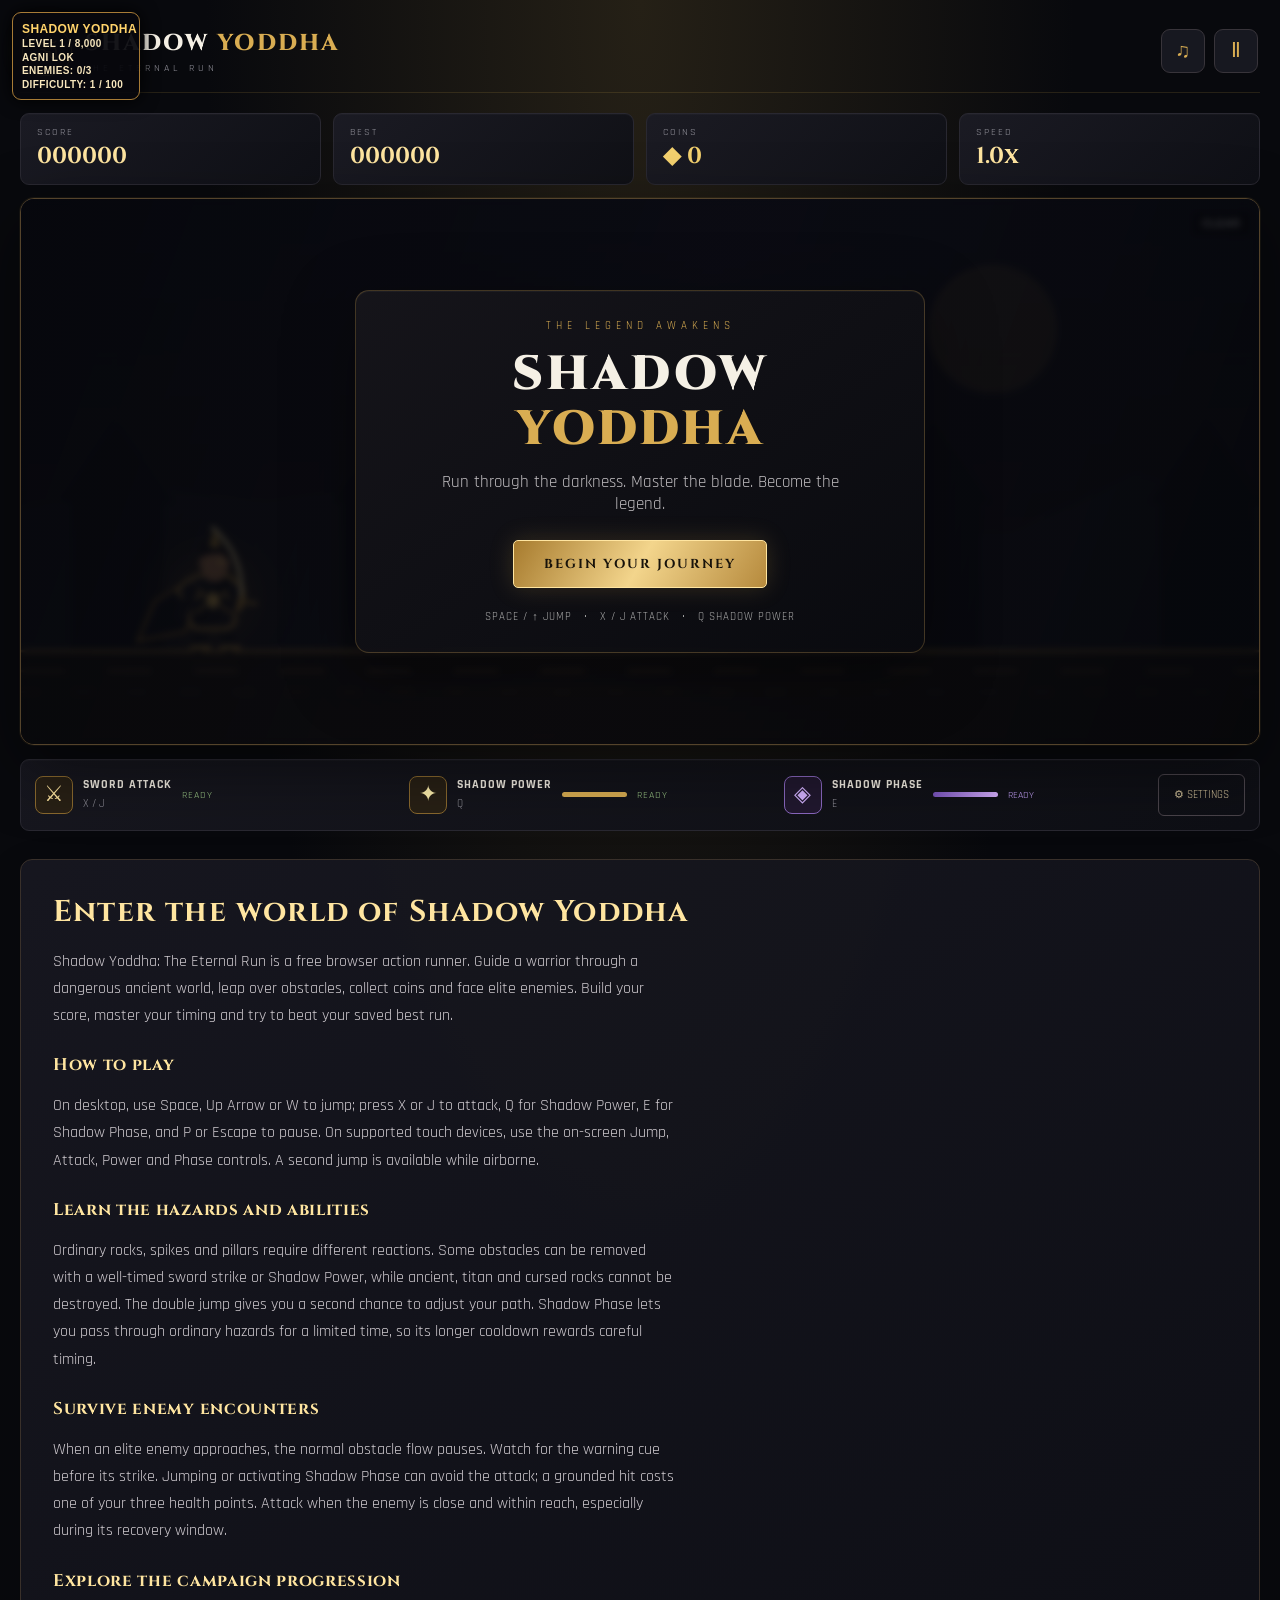
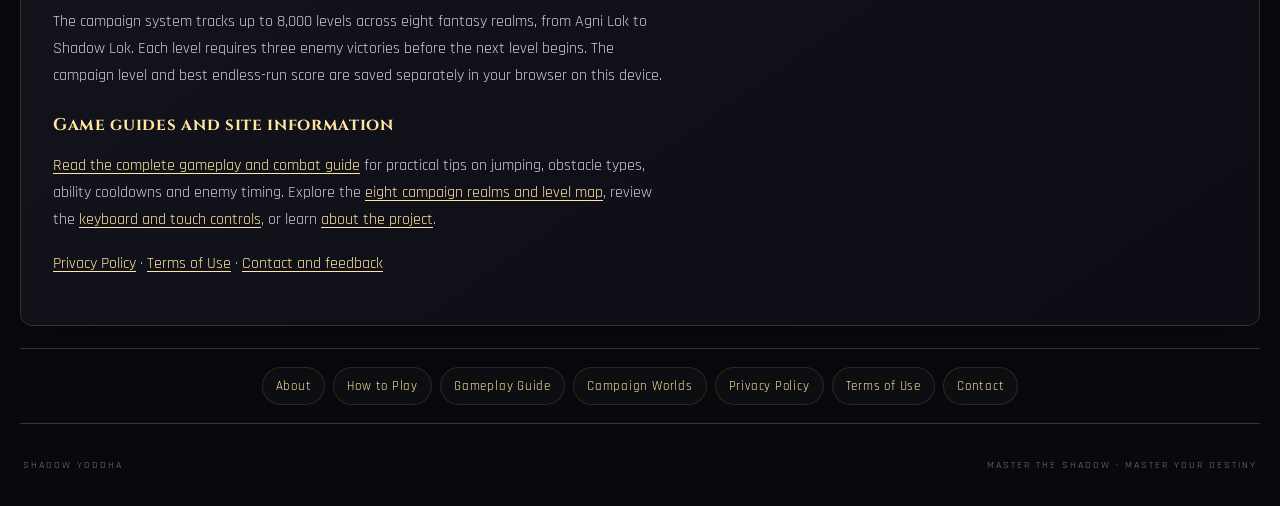
==== commit fbdd53f6: "Add guide pages to main site navigation" ====
--- a/index.html
+++ b/index.html
@@ -137,6 +137,8 @@
     <nav class="site-nav" aria-label="Site information">
       <a href="about.html">About</a>
       <a href="how-to-play.html">How to Play</a>
+      <a href="gameplay-guide.html">Gameplay Guide</a>
+      <a href="campaign-worlds.html">Campaign Worlds</a>
       <a href="privacy-policy.html">Privacy Policy</a>
       <a href="terms.html">Terms of Use</a>
       <a href="contact.html">Contact</a>
